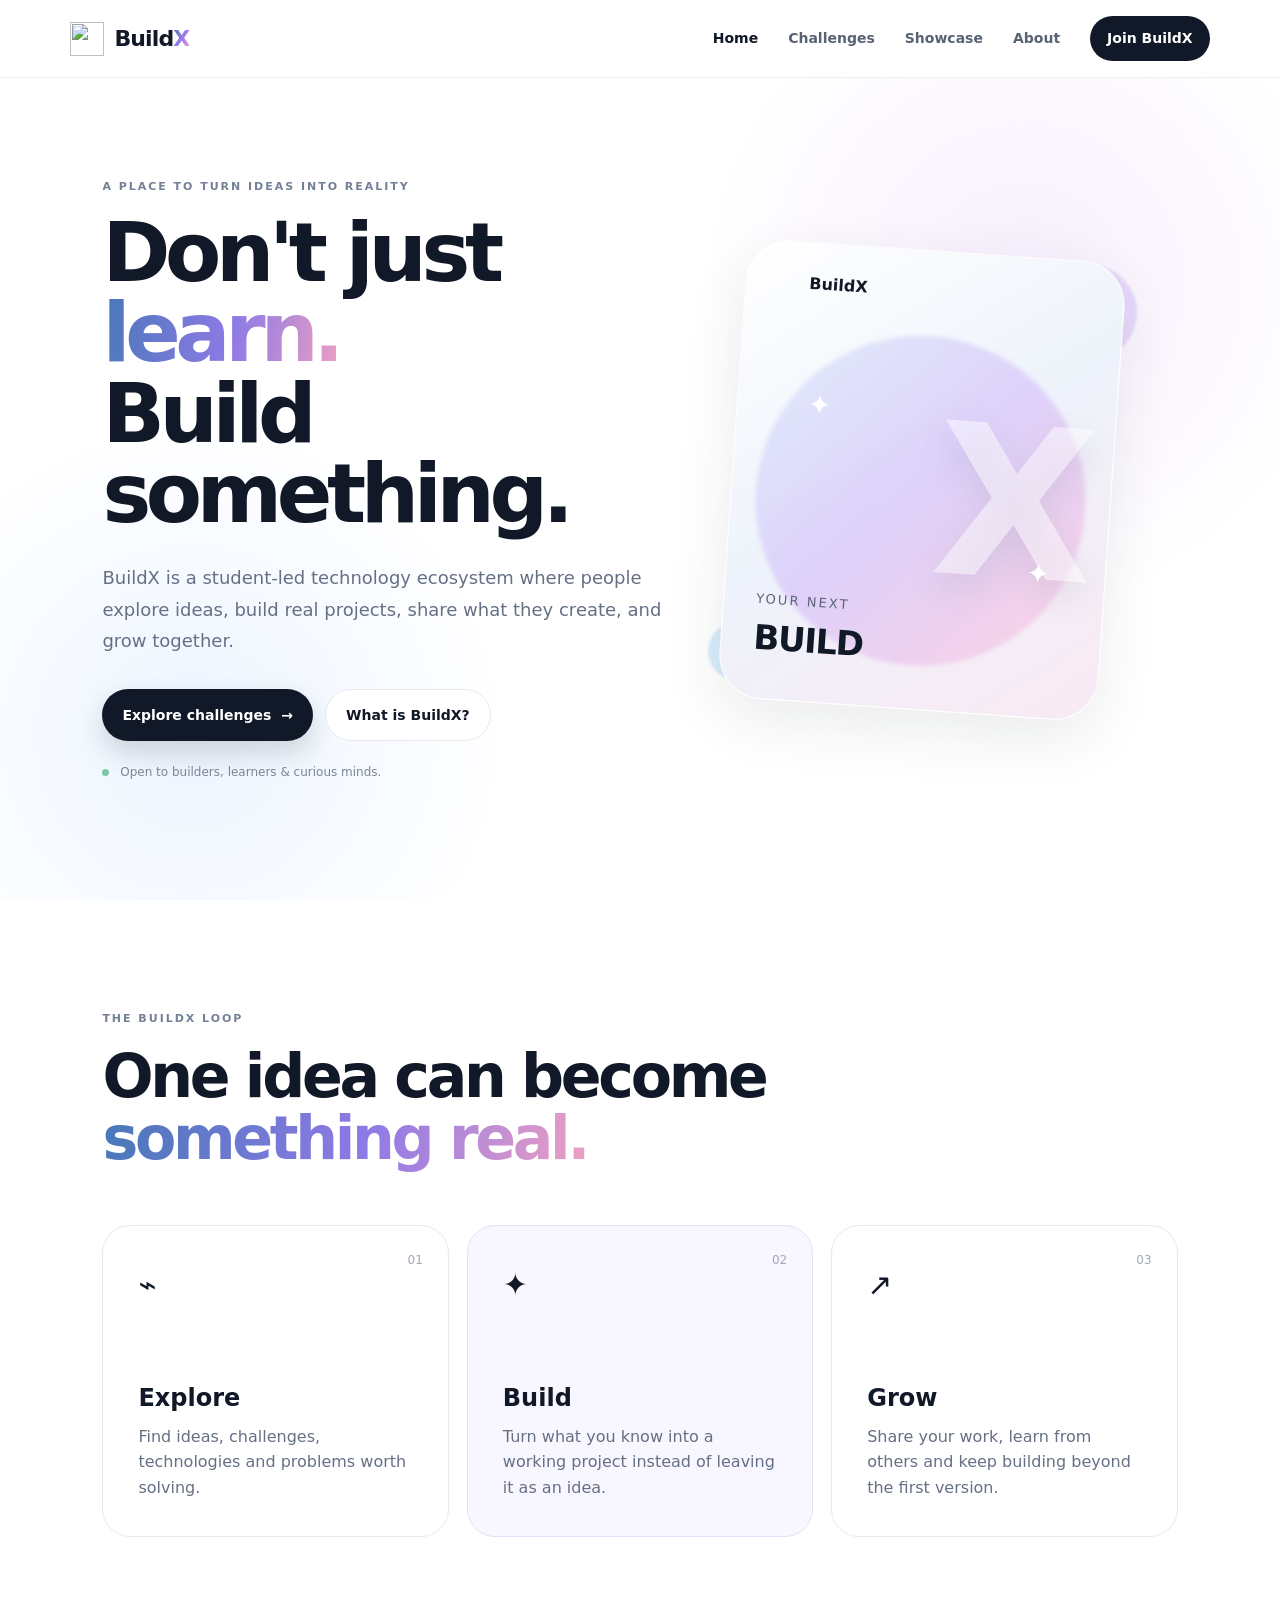
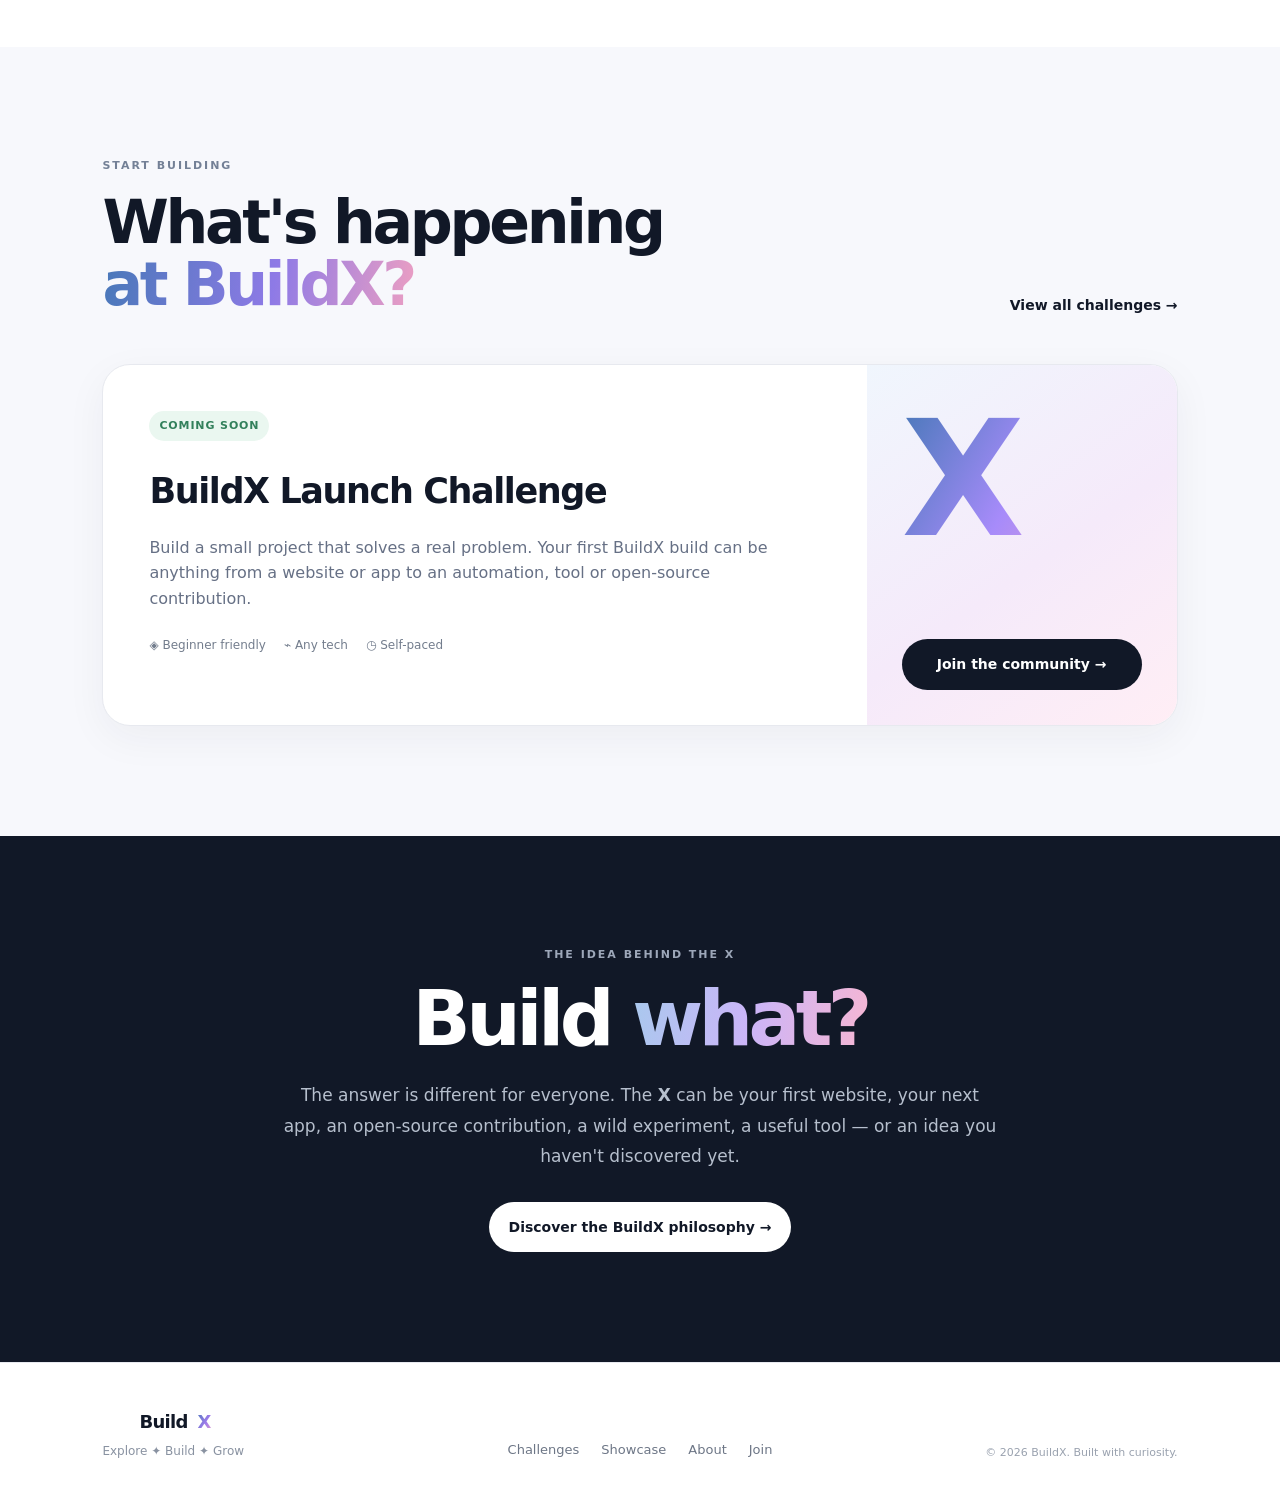
==== index.html @ 9d71e133 "Add files via upload Create BuildX website v0.1" ====
<!DOCTYPE html>
<html lang="en">
<head>
  <meta charset="UTF-8">
  <meta name="viewport" content="width=device-width, initial-scale=1.0">
  <meta name="description" content="BuildX — Explore. Build. Grow. A student-led technology ecosystem where ideas become real projects.">
  <title>BuildX — Explore. Build. Grow.</title>
  <link rel="icon" href="assets/logo-mark.svg" type="image/svg+xml">
  <link rel="stylesheet" href="style.css">
</head>
<body>
  <header class="site-header">
    <a class="brand" href="index.html" aria-label="BuildX home">
      <img src="assets/logo-mark.svg" alt="" class="brand-mark">
      <span>Build<span class="brand-x">X</span></span>
    </a>
    <button class="menu-toggle" aria-label="Open menu">☰</button>
    <nav class="nav">
      <a class="active" href="index.html">Home</a>
      <a href="challenges.html">Challenges</a>
      <a href="showcase.html">Showcase</a>
      <a href="about.html">About</a>
      <a class="nav-cta" href="join.html">Join BuildX</a>
    </nav>
  </header>

  <main>
    <section class="hero">
      <div class="hero-copy reveal">
        <div class="eyebrow">A place to turn ideas into reality</div>
        <h1>Don't just <span>learn.</span><br>Build something.</h1>
        <p>BuildX is a student-led technology ecosystem where people explore ideas, build real projects, share what they create, and grow together.</p>
        <div class="hero-actions">
          <a class="btn primary" href="challenges.html">Explore challenges <span>→</span></a>
          <a class="btn ghost" href="about.html">What is BuildX?</a>
        </div>
        <div class="hero-note"><span class="dot"></span> Open to builders, learners & curious minds.</div>
      </div>

      <div class="hero-art reveal">
        <div class="orb orb-a"></div>
        <div class="orb orb-b"></div>
        <div class="build-card">
          <div class="mini-brand">
            <img src="assets/logo-mark.svg" alt="">
            <span>BuildX</span>
          </div>
          <div class="card-x">X</div>
          <div class="card-label">YOUR NEXT<br><strong>BUILD</strong></div>
          <div class="spark spark-1">✦</div>
          <div class="spark spark-2">✦</div>
        </div>
      </div>
    </section>

    <section class="section intro">
      <div class="section-heading">
        <div class="eyebrow">The BuildX loop</div>
        <h2>One idea can become<br><span>something real.</span></h2>
      </div>
      <div class="loop-grid">
        <article class="feature-card"><span class="feature-no">01</span><div class="feature-icon">⌁</div><h3>Explore</h3><p>Find ideas, challenges, technologies and problems worth solving.</p></article>
        <article class="feature-card featured"><span class="feature-no">02</span><div class="feature-icon">✦</div><h3>Build</h3><p>Turn what you know into a working project instead of leaving it as an idea.</p></article>
        <article class="feature-card"><span class="feature-no">03</span><div class="feature-icon">↗</div><h3>Grow</h3><p>Share your work, learn from others and keep building beyond the first version.</p></article>
      </div>
    </section>

    <section class="section challenge-preview">
      <div class="split-heading">
        <div><div class="eyebrow">Start building</div><h2>What's happening<br><span>at BuildX?</span></h2></div>
        <a class="text-link" href="challenges.html">View all challenges →</a>
      </div>
      <div class="challenge-card">
        <div class="challenge-info">
          <span class="pill live">Coming soon</span>
          <h3>BuildX Launch Challenge</h3>
          <p>Build a small project that solves a real problem. Your first BuildX build can be anything from a website or app to an automation, tool or open-source contribution.</p>
          <div class="meta-row"><span>◈ Beginner friendly</span><span>⌁ Any tech</span><span>◷ Self-paced</span></div>
        </div>
        <div class="challenge-side">
          <div class="big-x">X</div>
          <a class="btn dark" href="join.html">Join the community →</a>
        </div>
      </div>
    </section>

    <section class="section manifesto">
      <div class="manifesto-inner">
        <div class="eyebrow">The idea behind the X</div>
        <h2>Build <em>what?</em></h2>
        <p>The answer is different for everyone. The <strong>X</strong> can be your first website, your next app, an open-source contribution, a wild experiment, a useful tool — or an idea you haven't discovered yet.</p>
        <a class="btn light" href="about.html">Discover the BuildX philosophy →</a>
      </div>
    </section>
  </main>

  <footer class="footer">
    <div><a class="brand footer-brand" href="index.html"><img src="assets/logo-mark.svg" alt="">Build<span class="brand-x">X</span></a><p>Explore ✦ Build ✦ Grow</p></div>
    <div class="footer-links"><a href="challenges.html">Challenges</a><a href="showcase.html">Showcase</a><a href="about.html">About</a><a href="join.html">Join</a></div>
    <div class="footer-copy">© <span id="year"></span> BuildX. Built with curiosity.</div>
  </footer>
  <script src="script.js"></script>
</body>
</html>
---- style.css ----
:root{
--ink:#111827;--muted:#667085;--blue:#4778b8;--lav:#a78bfa;--pink:#f3a6c8;--soft:#f7f8fc;--line:#e7e9ef;--white:#fff;
--shadow:0 20px 60px rgba(31,41,55,.09);--radius:28px;
}
*{box-sizing:border-box}html{scroll-behavior:smooth}body{margin:0;color:var(--ink);background:var(--white);font-family:Inter,ui-sans-serif,system-ui,-apple-system,BlinkMacSystemFont,"Segoe UI",sans-serif;line-height:1.6}a{text-decoration:none;color:inherit}button,input{font:inherit}
.site-header{height:78px;display:flex;align-items:center;justify-content:space-between;padding:0 5.5%;border-bottom:1px solid rgba(231,233,239,.7);position:sticky;top:0;background:rgba(255,255,255,.88);backdrop-filter:blur(18px);z-index:10}.brand{display:flex;align-items:center;gap:10px;font-size:22px;font-weight:800;letter-spacing:-.04em}.brand-mark{width:34px;height:34px}.brand-x{background:linear-gradient(120deg,#4778b8,#9d7bea 55%,#f1a3c8);-webkit-background-clip:text;background-clip:text;color:transparent}.nav{display:flex;align-items:center;gap:30px;font-size:14px;color:#596273;font-weight:600}.nav a:hover,.nav a.active{color:var(--ink)}.nav-cta{background:var(--ink);color:white!important;padding:11px 17px;border-radius:999px}.active-cta{box-shadow:0 8px 24px rgba(17,24,39,.18)}.menu-toggle{display:none;background:none;border:0;font-size:25px}
.hero{min-height:calc(100vh - 78px);display:grid;grid-template-columns:1.05fr .95fr;align-items:center;padding:7vh 8% 9vh;overflow:hidden;background:radial-gradient(circle at 80% 25%,#f7effd 0,transparent 27%),radial-gradient(circle at 15% 80%,#edf5ff 0,transparent 25%)}.hero-copy{max-width:680px}.eyebrow{text-transform:uppercase;letter-spacing:.18em;font-size:11px;font-weight:800;color:#738096;margin-bottom:18px}.hero h1,.page-hero h1,.join-copy h1{font-size:clamp(48px,6.4vw,88px);line-height:.98;letter-spacing:-.065em;margin:0 0 28px}.hero h1 span,.page-hero h1 span,.join-copy h1 span,h2 span{background:linear-gradient(100deg,#4778b8,#8e7ae6 55%,#ed9fc2);-webkit-background-clip:text;background-clip:text;color:transparent}.hero-copy>p,.page-hero>p,.join-copy>p{font-size:18px;max-width:630px;color:var(--muted);line-height:1.75}.hero-actions{display:flex;gap:12px;margin:32px 0 22px;flex-wrap:wrap}.btn{display:inline-flex;align-items:center;justify-content:center;gap:10px;border:0;border-radius:999px;padding:14px 20px;font-weight:750;font-size:14px;cursor:pointer;transition:.2s transform,.2s box-shadow}.btn:hover{transform:translateY(-2px)}.btn.primary{background:var(--ink);color:white;box-shadow:0 12px 28px rgba(17,24,39,.16)}.btn.ghost{border:1px solid var(--line);background:white}.btn.dark{background:var(--ink);color:white}.btn.light{background:white;color:var(--ink)}.btn.full{width:100%}.btn.disabled{cursor:default;opacity:.65}.hero-note{font-size:12px;color:#7b8494}.dot{display:inline-block;width:7px;height:7px;border-radius:50%;background:#7dc7a4;margin-right:7px}
.hero-art{min-height:540px;position:relative;display:grid;place-items:center}.build-card{width:min(380px,72vw);height:460px;border-radius:44px;background:linear-gradient(145deg,#ffffff,#eef3fb 48%,#f9e9f3);box-shadow:var(--shadow);border:1px solid rgba(255,255,255,.9);position:relative;overflow:hidden;transform:rotate(4deg)}.build-card:before{content:"";position:absolute;width:330px;height:330px;border-radius:50%;background:linear-gradient(135deg,#d8e8fb,#d9c6fa 48%,#ffc9df);top:85px;left:24px;opacity:.75;filter:blur(2px)}.mini-brand{position:absolute;top:28px;left:28px;display:flex;gap:8px;align-items:center;font-weight:800}.mini-brand img{width:27px}.card-x{position:absolute;font-size:210px;font-weight:900;letter-spacing:-.15em;right:45px;top:80px;color:rgba(255,255,255,.5);text-shadow:0 15px 35px rgba(75,91,125,.13)}.card-label{position:absolute;bottom:34px;left:32px;font-size:13px;letter-spacing:.16em;color:#5b6575}.card-label strong{font-size:34px;letter-spacing:-.04em;color:var(--ink)}.spark{position:absolute;color:white;font-size:28px}.spark-1{top:140px;left:70px}.spark-2{bottom:120px;right:55px}.orb{position:absolute;border-radius:50%;filter:blur(1px)}.orb-a{width:95px;height:95px;background:#e7d8fa;top:55px;right:8%}.orb-b{width:58px;height:58px;background:#d7ecfb;bottom:70px;left:8%}
.section{padding:110px 8%}.section-heading h2,.split-heading h2,.meaning-grid h2{font-size:clamp(38px,4.7vw,64px);line-height:1.03;letter-spacing:-.055em;margin:0}.loop-grid{display:grid;grid-template-columns:repeat(3,1fr);gap:18px;margin-top:55px}.feature-card{padding:35px;border:1px solid var(--line);border-radius:var(--radius);min-height:300px;position:relative;background:white}.feature-card.featured{background:#f8f6ff;border-color:#e7defa}.feature-no{position:absolute;right:25px;top:25px;color:#a1a9b7;font-size:12px}.feature-icon{font-size:30px;margin-bottom:70px}.feature-card h3{font-size:24px;margin:0 0 7px}.feature-card p{color:var(--muted);margin:0}.split-heading{display:flex;align-items:end;justify-content:space-between;gap:20px}.text-link{font-weight:750;font-size:14px}.text-link:hover{text-decoration:underline}.challenge-preview{background:var(--soft)}.challenge-card{margin-top:48px;border-radius:var(--radius);background:white;border:1px solid var(--line);display:grid;grid-template-columns:1.6fr .65fr;overflow:hidden;box-shadow:0 12px 40px rgba(31,41,55,.05)}.challenge-info{padding:46px}.pill{display:inline-flex;padding:6px 10px;border-radius:999px;background:#f0f2f6;color:#6c7482;font-size:11px;font-weight:800;text-transform:uppercase;letter-spacing:.08em}.pill.live{background:#eaf7f0;color:#32805b}.pill.soon{background:#f1edff;color:#755cc5}.challenge-info h3{font-size:35px;letter-spacing:-.04em;margin:22px 0 10px}.challenge-info p{color:var(--muted);max-width:650px}.meta-row{display:flex;gap:18px;flex-wrap:wrap;color:#737d8d;font-size:12px;margin:24px 0}.challenge-side{background:linear-gradient(145deg,#f0f6fd,#f5eafa 55%,#ffeef5);display:flex;flex-direction:column;justify-content:space-between;padding:35px}.big-x{font-size:160px;font-weight:900;line-height:1;background:linear-gradient(120deg,#4778b8,#a78bfa,#f1a5c7);-webkit-background-clip:text;background-clip:text;color:transparent}.manifesto{background:var(--ink);color:white;text-align:center}.manifesto-inner{max-width:850px;margin:auto}.manifesto .eyebrow{color:#9da7b9}.manifesto h2{font-size:clamp(48px,6vw,82px);line-height:1;letter-spacing:-.06em;margin:0 0 22px}.manifesto h2 em{font-style:normal;background:linear-gradient(100deg,#a8c9ed,#cbb5f8,#f7b6d2);-webkit-background-clip:text;background-clip:text;color:transparent}.manifesto p{color:#b6bfcd;font-size:17px;line-height:1.8;margin:0 auto 30px;max-width:720px}
.footer{padding:45px 8%;display:grid;grid-template-columns:1fr auto 1fr;align-items:end;gap:30px;border-top:1px solid var(--line);background:white}.footer-brand{font-size:18px}.footer-brand img{width:27px}.footer p{margin:5px 0 0;color:#8992a1;font-size:12px}.footer-links{display:flex;gap:22px;font-size:13px;color:#6d7686}.footer-copy{text-align:right;color:#9aa2af;font-size:11px}
.page-hero{padding:125px 8% 90px;background:radial-gradient(circle at 80% 30%,#f7effd 0,transparent 25%),radial-gradient(circle at 10% 50%,#edf5ff 0,transparent 25%)}.page-hero h1{font-size:clamp(55px,7vw,92px);max-width:900px}.cards-section{padding-top:35px}.challenge-list{display:grid;grid-template-columns:repeat(2,1fr);gap:20px}.large-card{border:1px solid var(--line);border-radius:var(--radius);padding:35px;background:white;min-height:410px;display:flex;flex-direction:column}.large-card:nth-child(1){grid-column:span 2;background:linear-gradient(135deg,#fbfcff,#f7f1fc)}.card-top{display:flex;justify-content:space-between;align-items:center}.difficulty{font-size:12px;color:#778191}.challenge-number{font-size:12px;color:#a0a8b5;margin:35px 0 5px}.large-card h2{font-size:34px;letter-spacing:-.045em;margin:0 0 8px}.large-card p{color:var(--muted);max-width:650px}.large-card .btn{margin-top:auto;align-self:flex-start}.muted-card{background:#fafafa}.cta-band{display:flex;justify-content:space-between;align-items:center;background:#f4f5f8}.cta-band h2{margin:0;font-size:36px;letter-spacing:-.04em}.showcase-grid{display:grid;grid-template-columns:repeat(3,1fr);gap:20px;padding-top:30px}.project-card{border:1px solid var(--line);border-radius:var(--radius);overflow:hidden;background:white}.project-visual{height:240px;display:grid;place-items:center;font-size:100px;background:linear-gradient(135deg,#edf5ff,#f1eaff,#ffedf5)}.visual-two{background:linear-gradient(135deg,#f5f8ff,#e9f4ff,#f6eafb)}.visual-three{background:linear-gradient(135deg,#fff4f8,#f3efff,#e9f5ff)}.project-body{padding:25px}.project-body h3{font-size:23px;letter-spacing:-.035em;margin:16px 0 7px}.project-body p{font-size:14px;color:var(--muted)}.meaning-grid{display:grid;grid-template-columns:.9fr 1.1fr;gap:90px}.meaning-copy p{font-size:19px;color:var(--muted);margin:0 0 25px}.meaning-copy strong{color:var(--ink)}.quote{margin-top:45px;padding:25px;border-left:3px solid #b7a3ed;font-size:25px;font-weight:750;letter-spacing:-.03em}.values{background:var(--soft)}.value-grid{display:grid;grid-template-columns:repeat(3,1fr);gap:18px;margin-top:45px}.value-grid article{padding:30px;border-radius:var(--radius);background:white;border:1px solid var(--line)}.value-grid span{font-size:11px;color:#9099a8}.value-grid h3{font-size:22px;margin:40px 0 8px}.value-grid p{color:var(--muted);font-size:14px}.join-layout{min-height:calc(100vh - 78px);display:grid;grid-template-columns:1fr 1fr;gap:8%;align-items:center;padding:80px 9%;background:radial-gradient(circle at 20% 30%,#edf5ff 0,transparent 27%),radial-gradient(circle at 80% 65%,#f9eafa 0,transparent 28%)}.join-points{display:flex;flex-wrap:wrap;gap:10px;margin-top:30px}.join-points span{padding:9px 13px;border-radius:999px;background:white;border:1px solid var(--line);font-size:12px;font-weight:700}.form-card{background:white;border:1px solid var(--line);border-radius:30px;padding:32px;box-shadow:var(--shadow);max-width:520px;width:100%;justify-self:end}.form-header{display:flex;gap:13px;align-items:center;margin-bottom:25px}.mini-x{display:grid;place-items:center;width:44px;height:44px;border-radius:14px;background:linear-gradient(135deg,#dcecfb,#e7d8fa,#ffd9e9);font-weight:900;font-size:21px}.form-header small{display:block;color:#8a93a1;font-size:11px;margin-top:2px}.form-card label{display:block;font-size:12px;font-weight:750;margin:15px 0}.form-card input{width:100%;margin-top:7px;border:1px solid var(--line);border-radius:13px;padding:13px 14px;outline:none}.form-card input:focus{border-color:#a99adf;box-shadow:0 0 0 4px #f0ecfb}.optional{font-weight:500;color:#9aa2af}.form-note{font-size:10px!important;color:#9aa2af!important;text-align:center;margin:12px 0 0}.form-message{display:none;margin-top:14px;padding:12px;border-radius:12px;background:#edf8f1;color:#347354;font-size:12px}.verify-wrap{min-height:calc(100vh - 78px);padding:110px 8%;text-align:center;background:radial-gradient(circle at 50% 20%,#f4edff 0,transparent 35%)}.verify-wrap h1{font-size:clamp(50px,7vw,88px);line-height:1;letter-spacing:-.06em;margin:0 0 20px}.verify-wrap>p{max-width:600px;margin:0 auto;color:var(--muted)}.verify-card{max-width:650px;margin:45px auto 0;background:white;border:1px solid var(--line);padding:30px;border-radius:25px;text-align:left;box-shadow:var(--shadow)}.verify-card label{font-size:12px;font-weight:800}.verify-input{display:flex;gap:10px;margin-top:8px}.verify-input input{flex:1;border:1px solid var(--line);border-radius:14px;padding:14px;outline:none}.verify-result{margin-top:18px}.verify-success{padding:18px;border-radius:16px;background:#edf8f1;color:#2f6d4c}.verify-neutral{padding:18px;border-radius:16px;background:#f5f6f8;color:#687283}
@media(max-width:850px){.site-header{padding:0 5%}.menu-toggle{display:block}.nav{display:none;position:absolute;top:78px;left:0;right:0;background:white;border-bottom:1px solid var(--line);padding:18px 5%;flex-direction:column;align-items:stretch;gap:5px}.nav.open{display:flex}.nav a{padding:10px}.nav-cta{text-align:center}.hero{grid-template-columns:1fr;padding:70px 7%}.hero-art{min-height:420px}.loop-grid,.showcase-grid,.value-grid,.challenge-list{grid-template-columns:1fr}.large-card:nth-child(1){grid-column:auto}.challenge-card,.meaning-grid,.join-layout{grid-template-columns:1fr}.challenge-side{min-height:240px}.footer{grid-template-columns:1fr;align-items:start}.footer-copy{text-align:left}.footer-links{flex-wrap:wrap}.page-hero{padding:90px 7% 60px}.section{padding:80px 7%}.join-layout{padding:70px 7%;gap:45px}.form-card{justify-self:stretch}.verify-input{flex-direction:column}}
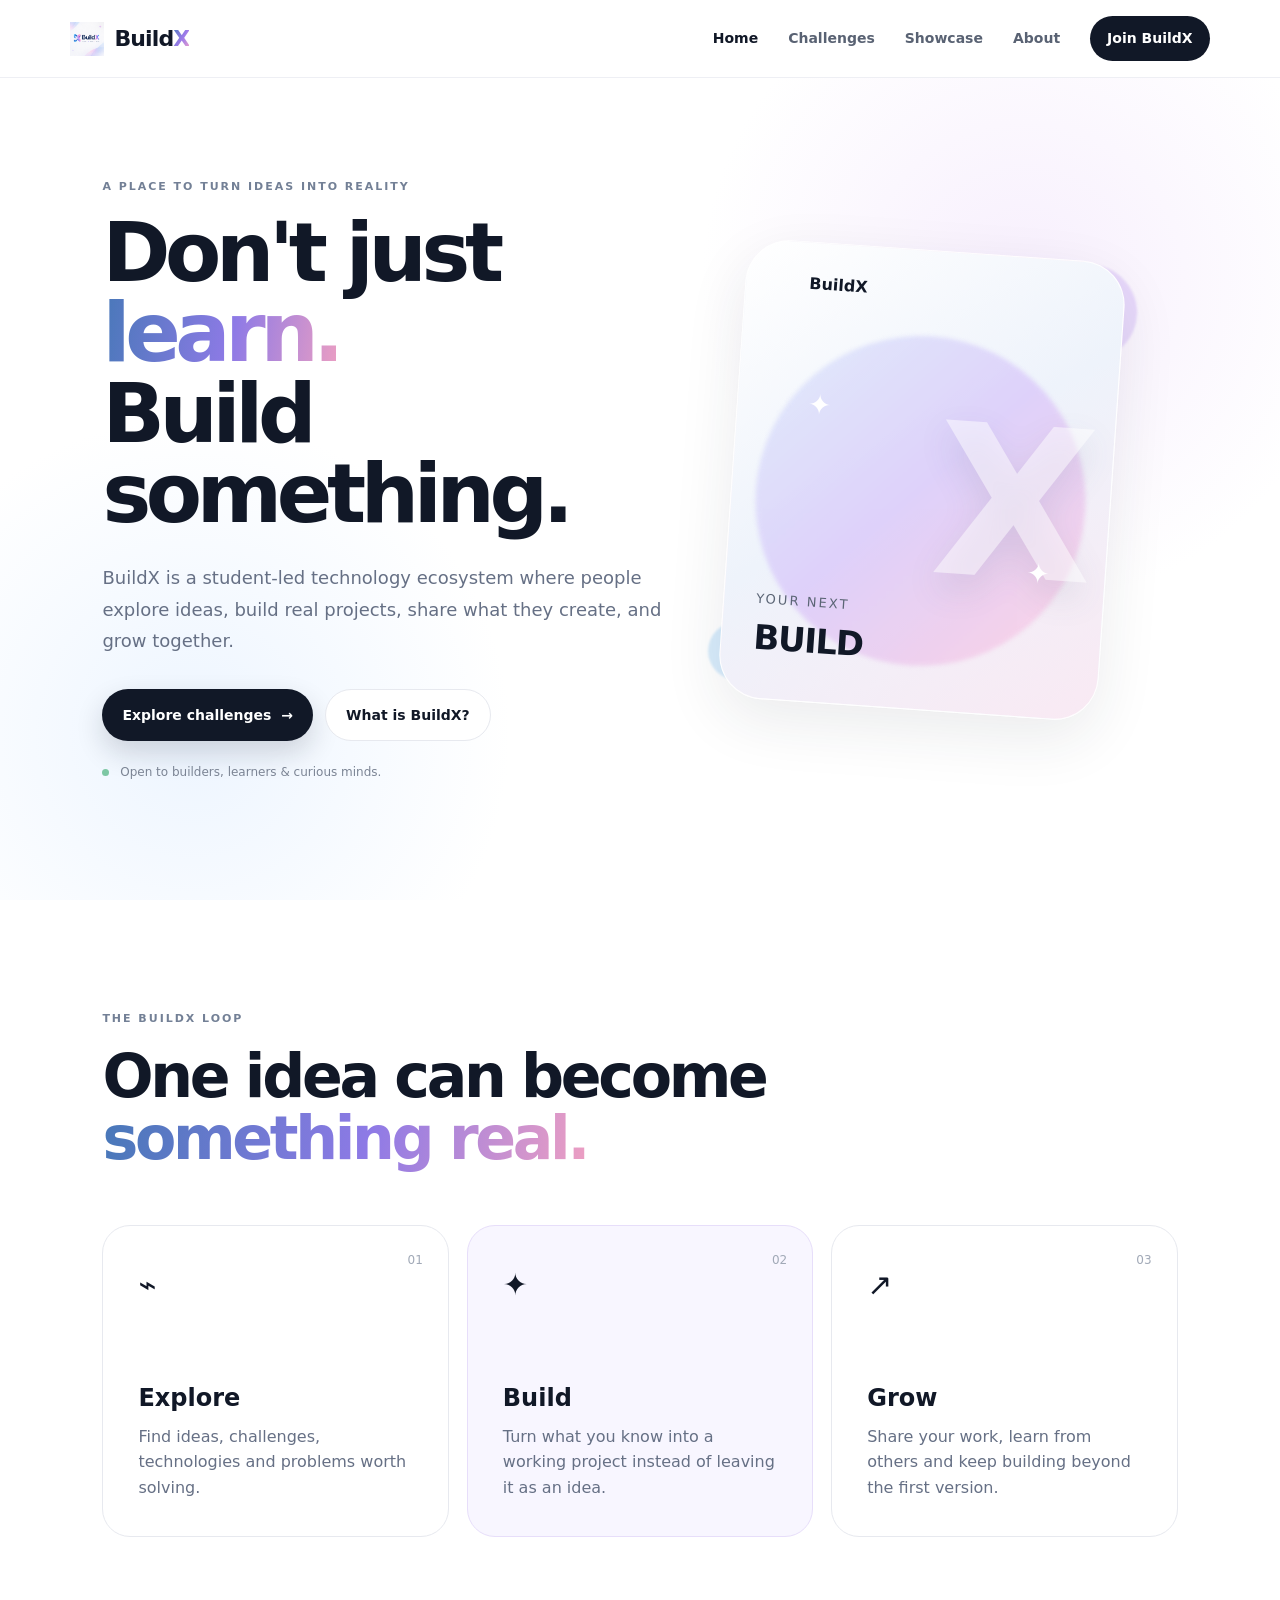
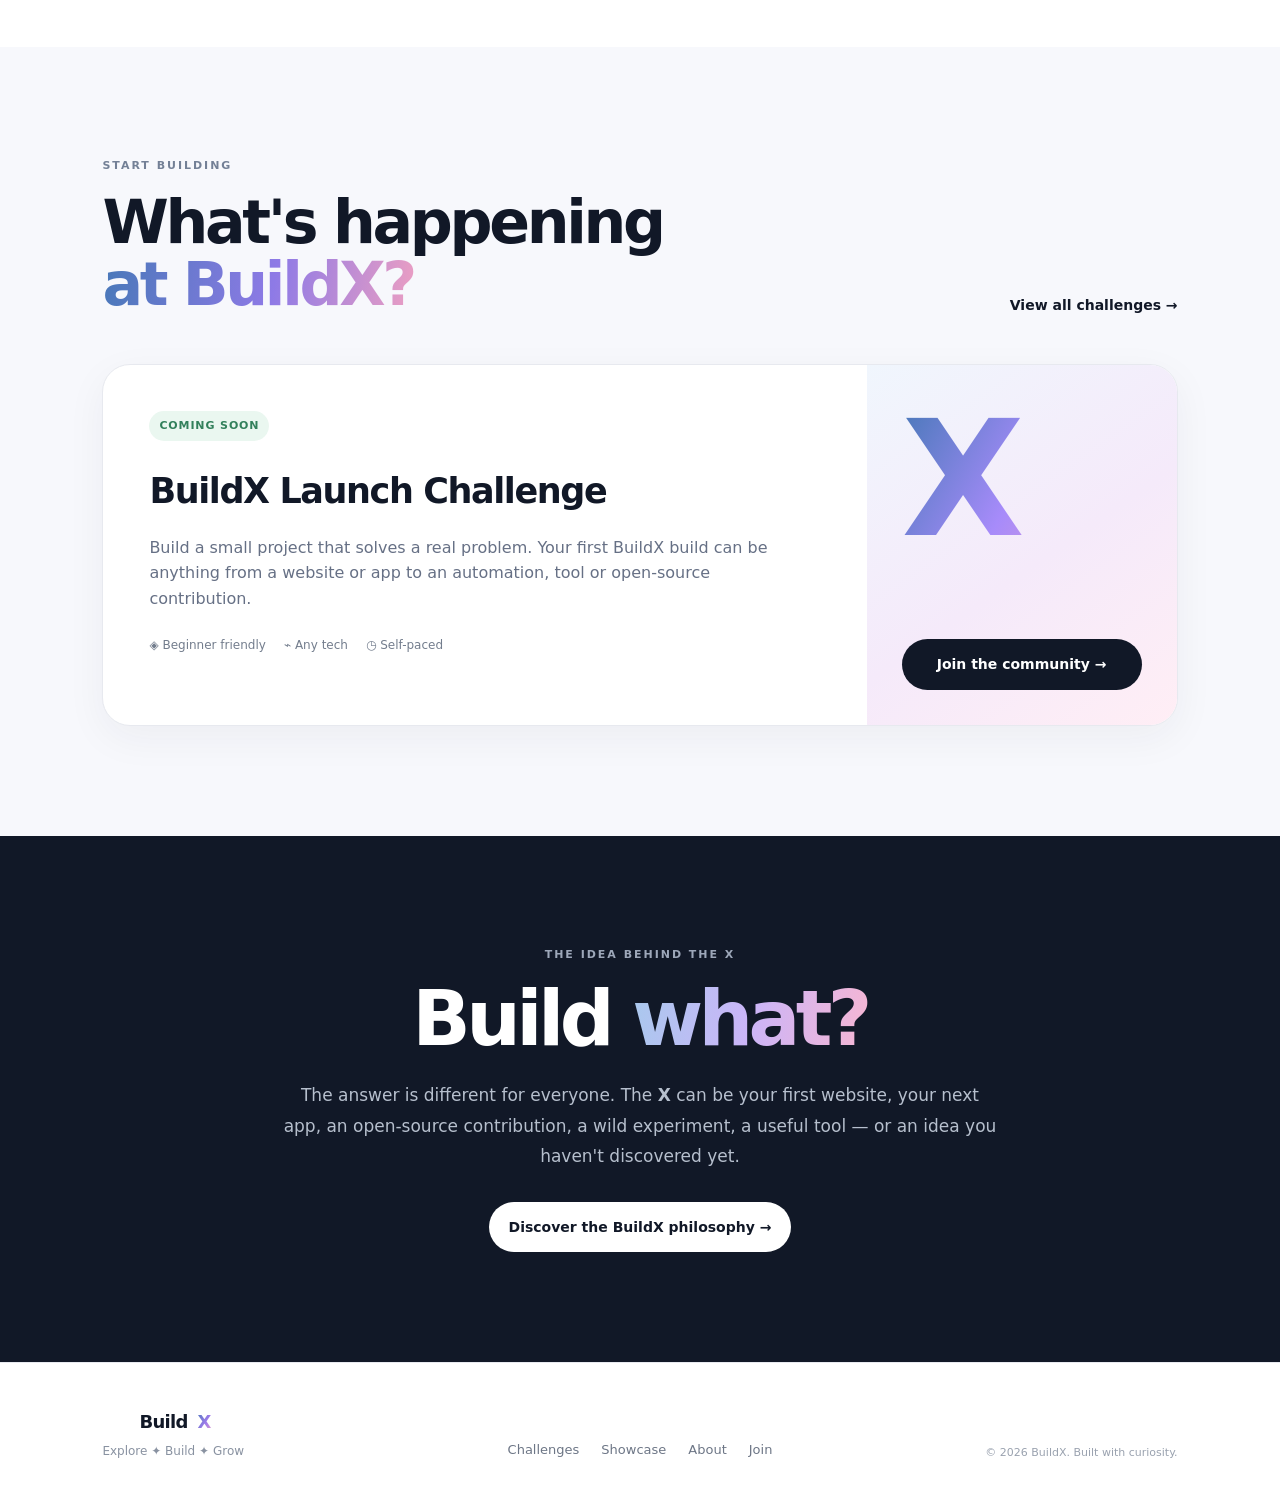
==== commit 9e7bbbce: "Update index.html" ====
--- a/index.html
+++ b/index.html
@@ -11,7 +11,7 @@
 <body>
   <header class="site-header">
     <a class="brand" href="index.html" aria-label="BuildX home">
-      <img src="assets/logo-mark.svg" alt="" class="brand-mark">
+      <img src="assets/logo-mark.png" alt="" class="brand-mark">
       <span>Build<span class="brand-x">X</span></span>
     </a>
     <button class="menu-toggle" aria-label="Open menu">☰</button>
@@ -101,4 +101,4 @@
   </footer>
   <script src="script.js"></script>
 </body>
-</html>+</html>
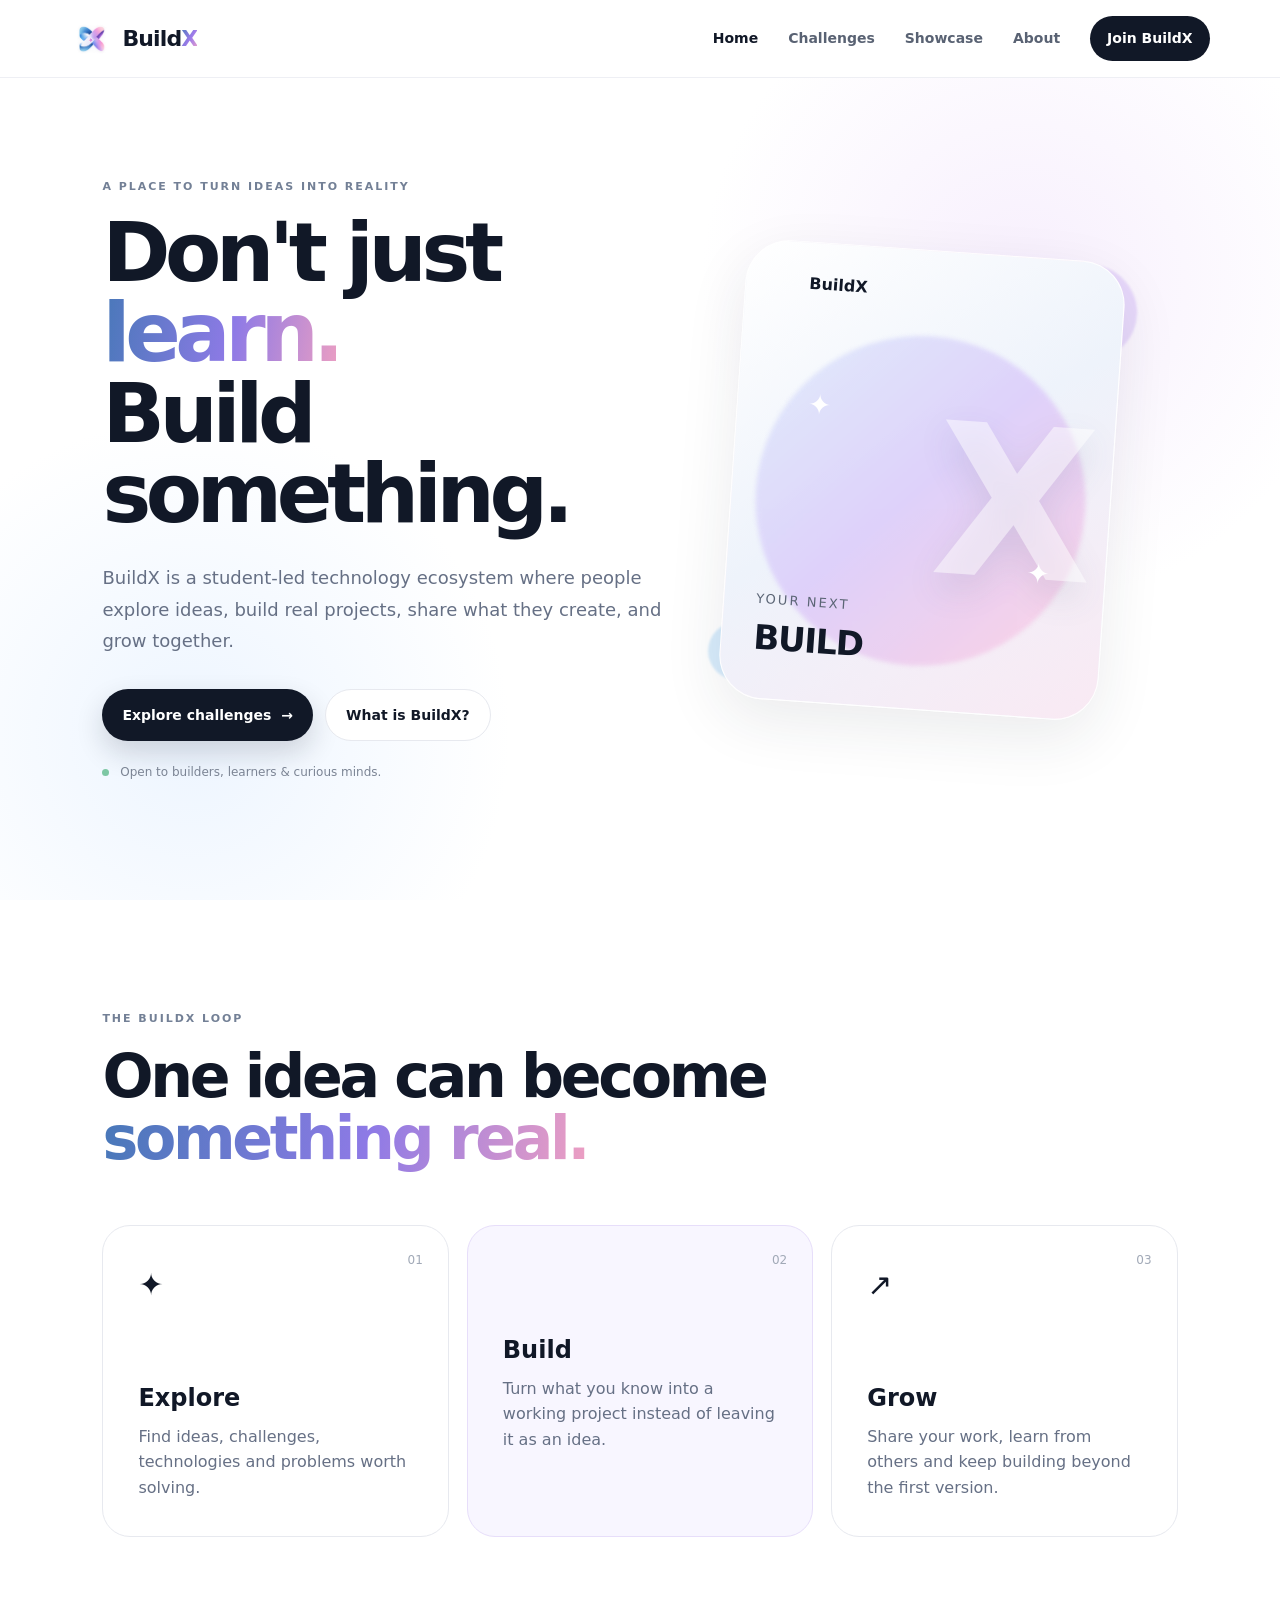
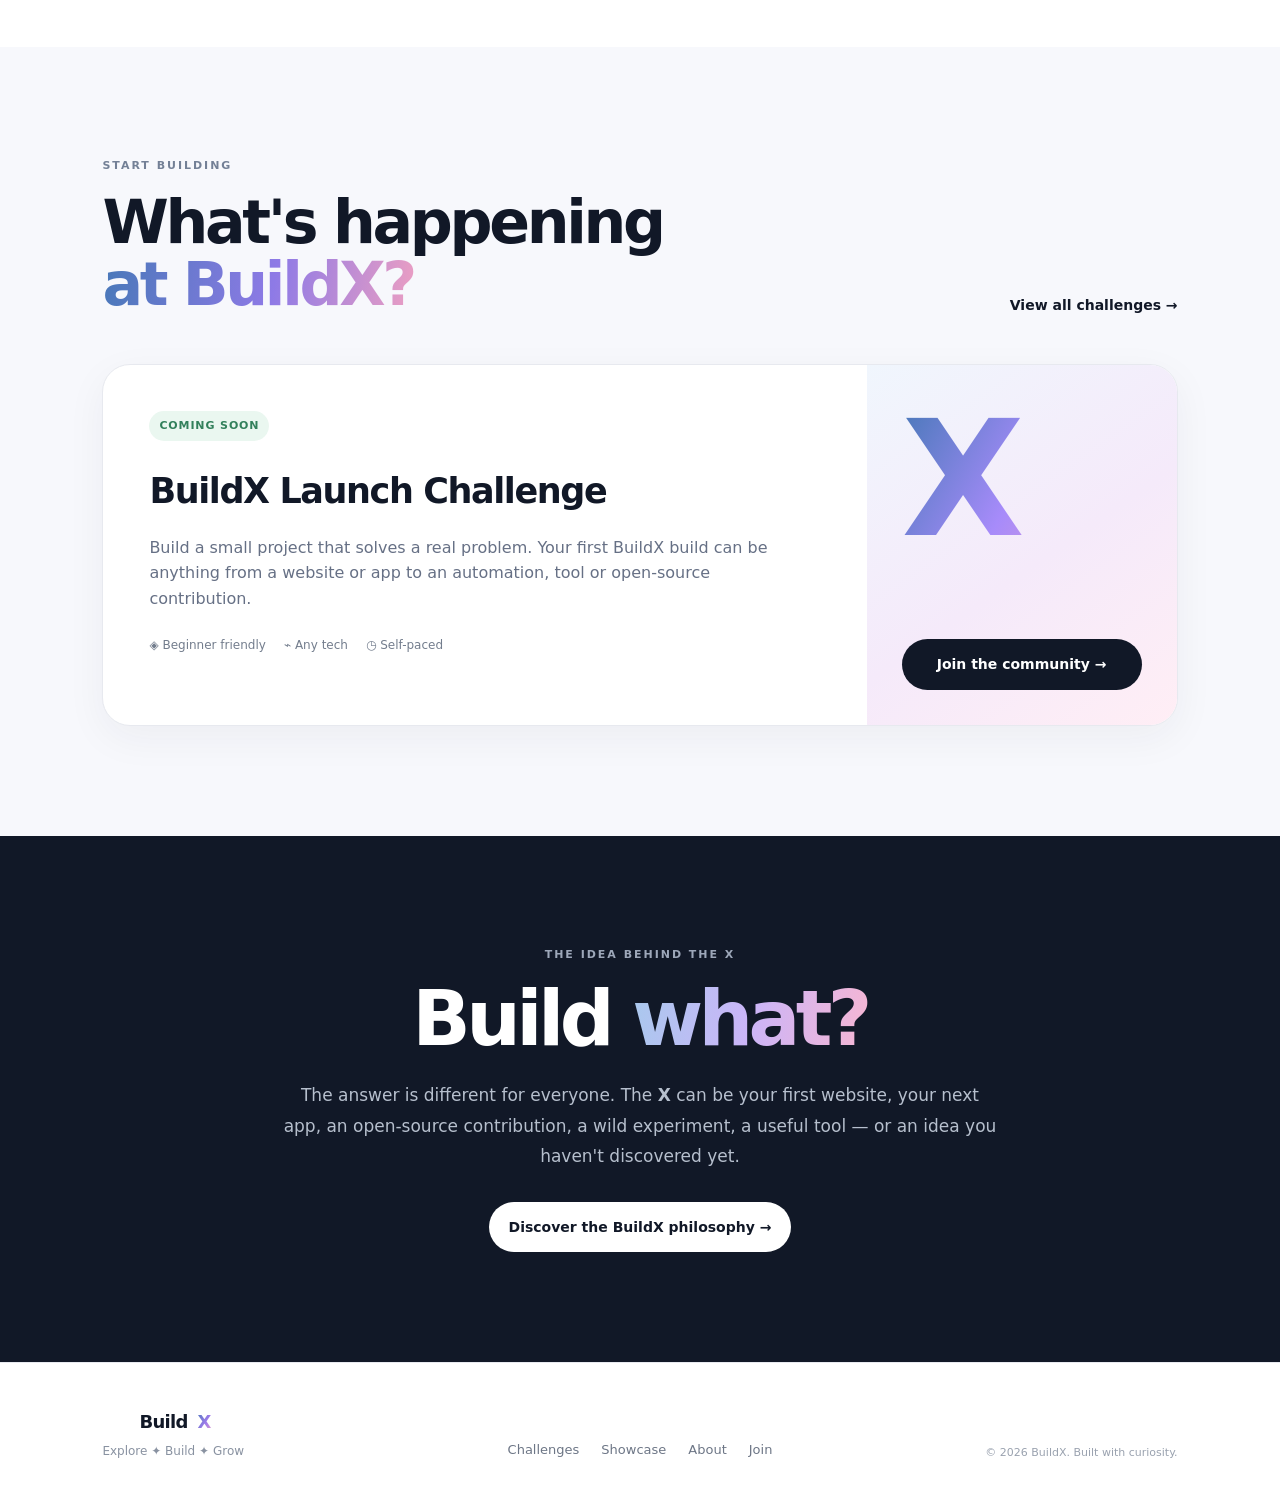
==== commit f14832f2: "Update index.html" ====
--- a/index.html
+++ b/index.html
@@ -59,9 +59,21 @@
         <h2>One idea can become<br><span>something real.</span></h2>
       </div>
       <div class="loop-grid">
-        <article class="feature-card"><span class="feature-no">01</span><div class="feature-icon">⌁</div><h3>Explore</h3><p>Find ideas, challenges, technologies and problems worth solving.</p></article>
-        <article class="feature-card featured"><span class="feature-no">02</span><div class="feature-icon">✦</div><h3>Build</h3><p>Turn what you know into a working project instead of leaving it as an idea.</p></article>
-        <article class="feature-card"><span class="feature-no">03</span><div class="feature-icon">↗</div><h3>Grow</h3><p>Share your work, learn from others and keep building beyond the first version.</p></article>
+        <article class="feature-card"><span class="feature-no">01</span><div class="feature-icon feature-visual explore-visual">
+  <span class="orbit"></span>
+  <span class="orbit-dot"></span>
+  <span class="explore-star">✦</span>
+</div><h3>Explore</h3><p>Find ideas, challenges, technologies and problems worth solving.</p></article>
+        <article class="feature-card featured"><span class="feature-no">02</span><div class="feature-icon feature-visual build-visual">
+  <span></span>
+  <span></span>
+  <span></span>
+</div><h3>Build</h3><p>Turn what you know into a working project instead of leaving it as an idea.</p></article>
+        <article class="feature-card"><span class="feature-no">03</span><div class="feature-icon feature-visual grow-visual">
+  <span class="grow-line"></span>
+  <span class="grow-arrow">↗</span>
+  <span class="grow-dot"></span>
+</div><h3>Grow</h3><p>Share your work, learn from others and keep building beyond the first version.</p></article>
       </div>
     </section>
 
--- a/style.css
+++ b/style.css
@@ -3,7 +3,14 @@
 --shadow:0 20px 60px rgba(31,41,55,.09);--radius:28px;
 }
 *{box-sizing:border-box}html{scroll-behavior:smooth}body{margin:0;color:var(--ink);background:var(--white);font-family:Inter,ui-sans-serif,system-ui,-apple-system,BlinkMacSystemFont,"Segoe UI",sans-serif;line-height:1.6}a{text-decoration:none;color:inherit}button,input{font:inherit}
-.site-header{height:78px;display:flex;align-items:center;justify-content:space-between;padding:0 5.5%;border-bottom:1px solid rgba(231,233,239,.7);position:sticky;top:0;background:rgba(255,255,255,.88);backdrop-filter:blur(18px);z-index:10}.brand{display:flex;align-items:center;gap:10px;font-size:22px;font-weight:800;letter-spacing:-.04em}.brand-mark{width:34px;height:34px}.brand-x{background:linear-gradient(120deg,#4778b8,#9d7bea 55%,#f1a3c8);-webkit-background-clip:text;background-clip:text;color:transparent}.nav{display:flex;align-items:center;gap:30px;font-size:14px;color:#596273;font-weight:600}.nav a:hover,.nav a.active{color:var(--ink)}.nav-cta{background:var(--ink);color:white!important;padding:11px 17px;border-radius:999px}.active-cta{box-shadow:0 8px 24px rgba(17,24,39,.18)}.menu-toggle{display:none;background:none;border:0;font-size:25px}
+.site-header{height:78px;display:flex;align-items:center;justify-content:space-between;padding:0 5.5%;border-bottom:1px solid rgba(231,233,239,.7);position:sticky;top:0;background:rgba(255,255,255,.88);backdrop-filter:blur(18px);z-index:10}.brand{display:flex;align-items:center;gap:10px;font-size:22px;font-weight:800;letter-spacing:-.04em}.brand-mark {
+  width: 42px;
+  height: 42px;
+  object-fit: cover;
+  object-position: center;
+  border-radius: 50%;
+  display: block;
+}.brand-x{background:linear-gradient(120deg,#4778b8,#9d7bea 55%,#f1a3c8);-webkit-background-clip:text;background-clip:text;color:transparent}.nav{display:flex;align-items:center;gap:30px;font-size:14px;color:#596273;font-weight:600}.nav a:hover,.nav a.active{color:var(--ink)}.nav-cta{background:var(--ink);color:white!important;padding:11px 17px;border-radius:999px}.active-cta{box-shadow:0 8px 24px rgba(17,24,39,.18)}.menu-toggle{display:none;background:none;border:0;font-size:25px}
 .hero{min-height:calc(100vh - 78px);display:grid;grid-template-columns:1.05fr .95fr;align-items:center;padding:7vh 8% 9vh;overflow:hidden;background:radial-gradient(circle at 80% 25%,#f7effd 0,transparent 27%),radial-gradient(circle at 15% 80%,#edf5ff 0,transparent 25%)}.hero-copy{max-width:680px}.eyebrow{text-transform:uppercase;letter-spacing:.18em;font-size:11px;font-weight:800;color:#738096;margin-bottom:18px}.hero h1,.page-hero h1,.join-copy h1{font-size:clamp(48px,6.4vw,88px);line-height:.98;letter-spacing:-.065em;margin:0 0 28px}.hero h1 span,.page-hero h1 span,.join-copy h1 span,h2 span{background:linear-gradient(100deg,#4778b8,#8e7ae6 55%,#ed9fc2);-webkit-background-clip:text;background-clip:text;color:transparent}.hero-copy>p,.page-hero>p,.join-copy>p{font-size:18px;max-width:630px;color:var(--muted);line-height:1.75}.hero-actions{display:flex;gap:12px;margin:32px 0 22px;flex-wrap:wrap}.btn{display:inline-flex;align-items:center;justify-content:center;gap:10px;border:0;border-radius:999px;padding:14px 20px;font-weight:750;font-size:14px;cursor:pointer;transition:.2s transform,.2s box-shadow}.btn:hover{transform:translateY(-2px)}.btn.primary{background:var(--ink);color:white;box-shadow:0 12px 28px rgba(17,24,39,.16)}.btn.ghost{border:1px solid var(--line);background:white}.btn.dark{background:var(--ink);color:white}.btn.light{background:white;color:var(--ink)}.btn.full{width:100%}.btn.disabled{cursor:default;opacity:.65}.hero-note{font-size:12px;color:#7b8494}.dot{display:inline-block;width:7px;height:7px;border-radius:50%;background:#7dc7a4;margin-right:7px}
 .hero-art{min-height:540px;position:relative;display:grid;place-items:center}.build-card{width:min(380px,72vw);height:460px;border-radius:44px;background:linear-gradient(145deg,#ffffff,#eef3fb 48%,#f9e9f3);box-shadow:var(--shadow);border:1px solid rgba(255,255,255,.9);position:relative;overflow:hidden;transform:rotate(4deg)}.build-card:before{content:"";position:absolute;width:330px;height:330px;border-radius:50%;background:linear-gradient(135deg,#d8e8fb,#d9c6fa 48%,#ffc9df);top:85px;left:24px;opacity:.75;filter:blur(2px)}.mini-brand{position:absolute;top:28px;left:28px;display:flex;gap:8px;align-items:center;font-weight:800}.mini-brand img{width:27px}.card-x{position:absolute;font-size:210px;font-weight:900;letter-spacing:-.15em;right:45px;top:80px;color:rgba(255,255,255,.5);text-shadow:0 15px 35px rgba(75,91,125,.13)}.card-label{position:absolute;bottom:34px;left:32px;font-size:13px;letter-spacing:.16em;color:#5b6575}.card-label strong{font-size:34px;letter-spacing:-.04em;color:var(--ink)}.spark{position:absolute;color:white;font-size:28px}.spark-1{top:140px;left:70px}.spark-2{bottom:120px;right:55px}.orb{position:absolute;border-radius:50%;filter:blur(1px)}.orb-a{width:95px;height:95px;background:#e7d8fa;top:55px;right:8%}.orb-b{width:58px;height:58px;background:#d7ecfb;bottom:70px;left:8%}
 .section{padding:110px 8%}.section-heading h2,.split-heading h2,.meaning-grid h2{font-size:clamp(38px,4.7vw,64px);line-height:1.03;letter-spacing:-.055em;margin:0}.loop-grid{display:grid;grid-template-columns:repeat(3,1fr);gap:18px;margin-top:55px}.feature-card{padding:35px;border:1px solid var(--line);border-radius:var(--radius);min-height:300px;position:relative;background:white}.feature-card.featured{background:#f8f6ff;border-color:#e7defa}.feature-no{position:absolute;right:25px;top:25px;color:#a1a9b7;font-size:12px}.feature-icon{font-size:30px;margin-bottom:70px}.feature-card h3{font-size:24px;margin:0 0 7px}.feature-card p{color:var(--muted);margin:0}.split-heading{display:flex;align-items:end;justify-content:space-between;gap:20px}.text-link{font-weight:750;font-size:14px}.text-link:hover{text-decoration:underline}.challenge-preview{background:var(--soft)}.challenge-card{margin-top:48px;border-radius:var(--radius);background:white;border:1px solid var(--line);display:grid;grid-template-columns:1.6fr .65fr;overflow:hidden;box-shadow:0 12px 40px rgba(31,41,55,.05)}.challenge-info{padding:46px}.pill{display:inline-flex;padding:6px 10px;border-radius:999px;background:#f0f2f6;color:#6c7482;font-size:11px;font-weight:800;text-transform:uppercase;letter-spacing:.08em}.pill.live{background:#eaf7f0;color:#32805b}.pill.soon{background:#f1edff;color:#755cc5}.challenge-info h3{font-size:35px;letter-spacing:-.04em;margin:22px 0 10px}.challenge-info p{color:var(--muted);max-width:650px}.meta-row{display:flex;gap:18px;flex-wrap:wrap;color:#737d8d;font-size:12px;margin:24px 0}.challenge-side{background:linear-gradient(145deg,#f0f6fd,#f5eafa 55%,#ffeef5);display:flex;flex-direction:column;justify-content:space-between;padding:35px}.big-x{font-size:160px;font-weight:900;line-height:1;background:linear-gradient(120deg,#4778b8,#a78bfa,#f1a5c7);-webkit-background-clip:text;background-clip:text;color:transparent}.manifesto{background:var(--ink);color:white;text-align:center}.manifesto-inner{max-width:850px;margin:auto}.manifesto .eyebrow{color:#9da7b9}.manifesto h2{font-size:clamp(48px,6vw,82px);line-height:1;letter-spacing:-.06em;margin:0 0 22px}.manifesto h2 em{font-style:normal;background:linear-gradient(100deg,#a8c9ed,#cbb5f8,#f7b6d2);-webkit-background-clip:text;background-clip:text;color:transparent}.manifesto p{color:#b6bfcd;font-size:17px;line-height:1.8;margin:0 auto 30px;max-width:720px}
